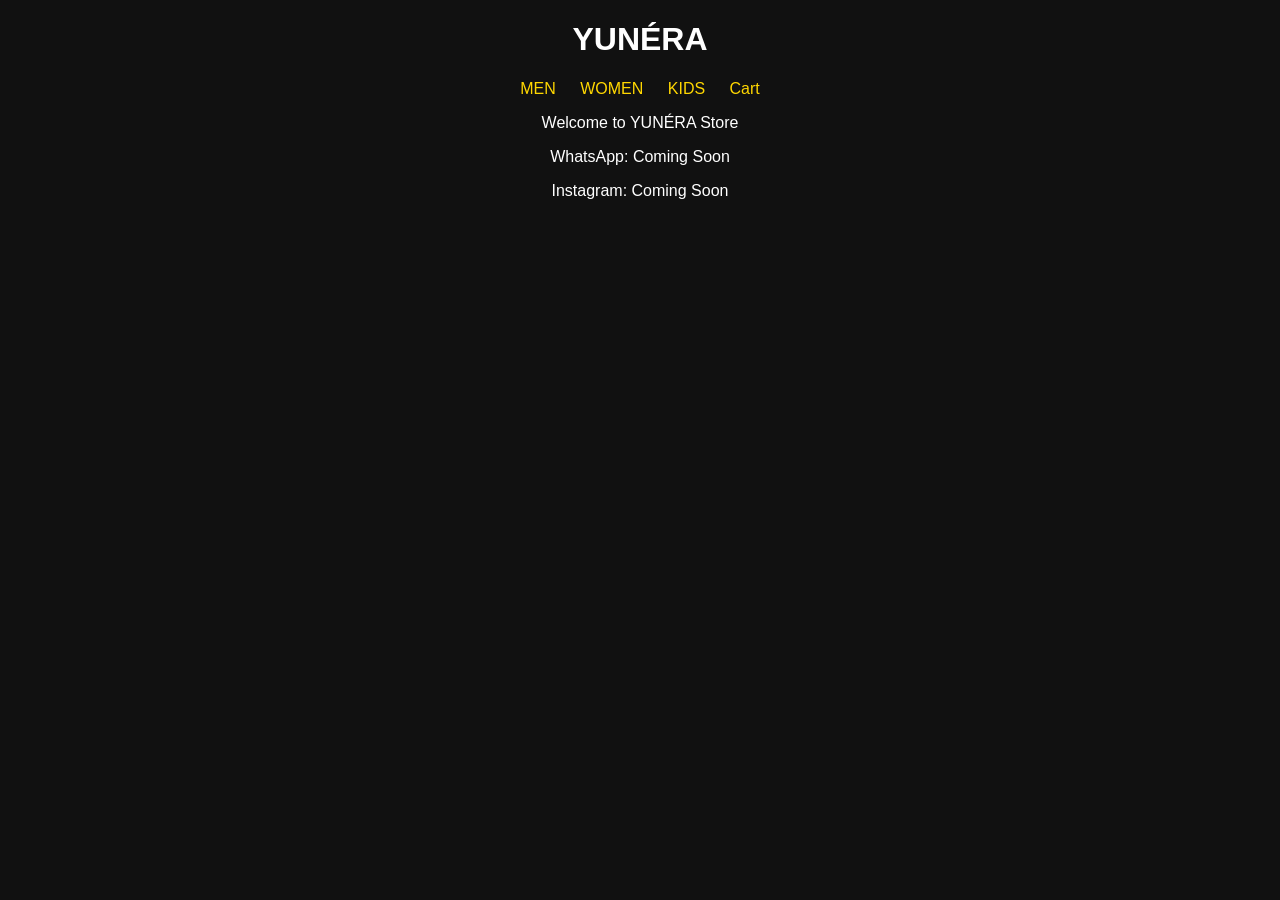
==== index.html @ c09a814e "Add files via upload" ====
<!DOCTYPE html>
<html>
<head>
  <title>YUNÉRA</title>
  <link rel="stylesheet" href="style.css">
</head>
<body>

<h1>YUNÉRA</h1>

<nav>
  <a href="men.html">MEN</a>
  <a href="women.html">WOMEN</a>
  <a href="kids.html">KIDS</a>
  <a href="cart.html">Cart</a>
</nav>

<p>Welcome to YUNÉRA Store</p>

<p>WhatsApp: Coming Soon</p>
<p>Instagram: Coming Soon</p>

</body>
</html>
---- style.css ----
body {
  font-family: Arial;
  background: #111;
  color: white;
  text-align: center;
}

nav a {
  margin: 10px;
  color: gold;
  text-decoration: none;
}

.card {
  border: 1px solid gold;
  margin: 10px;
  padding: 10px;
}
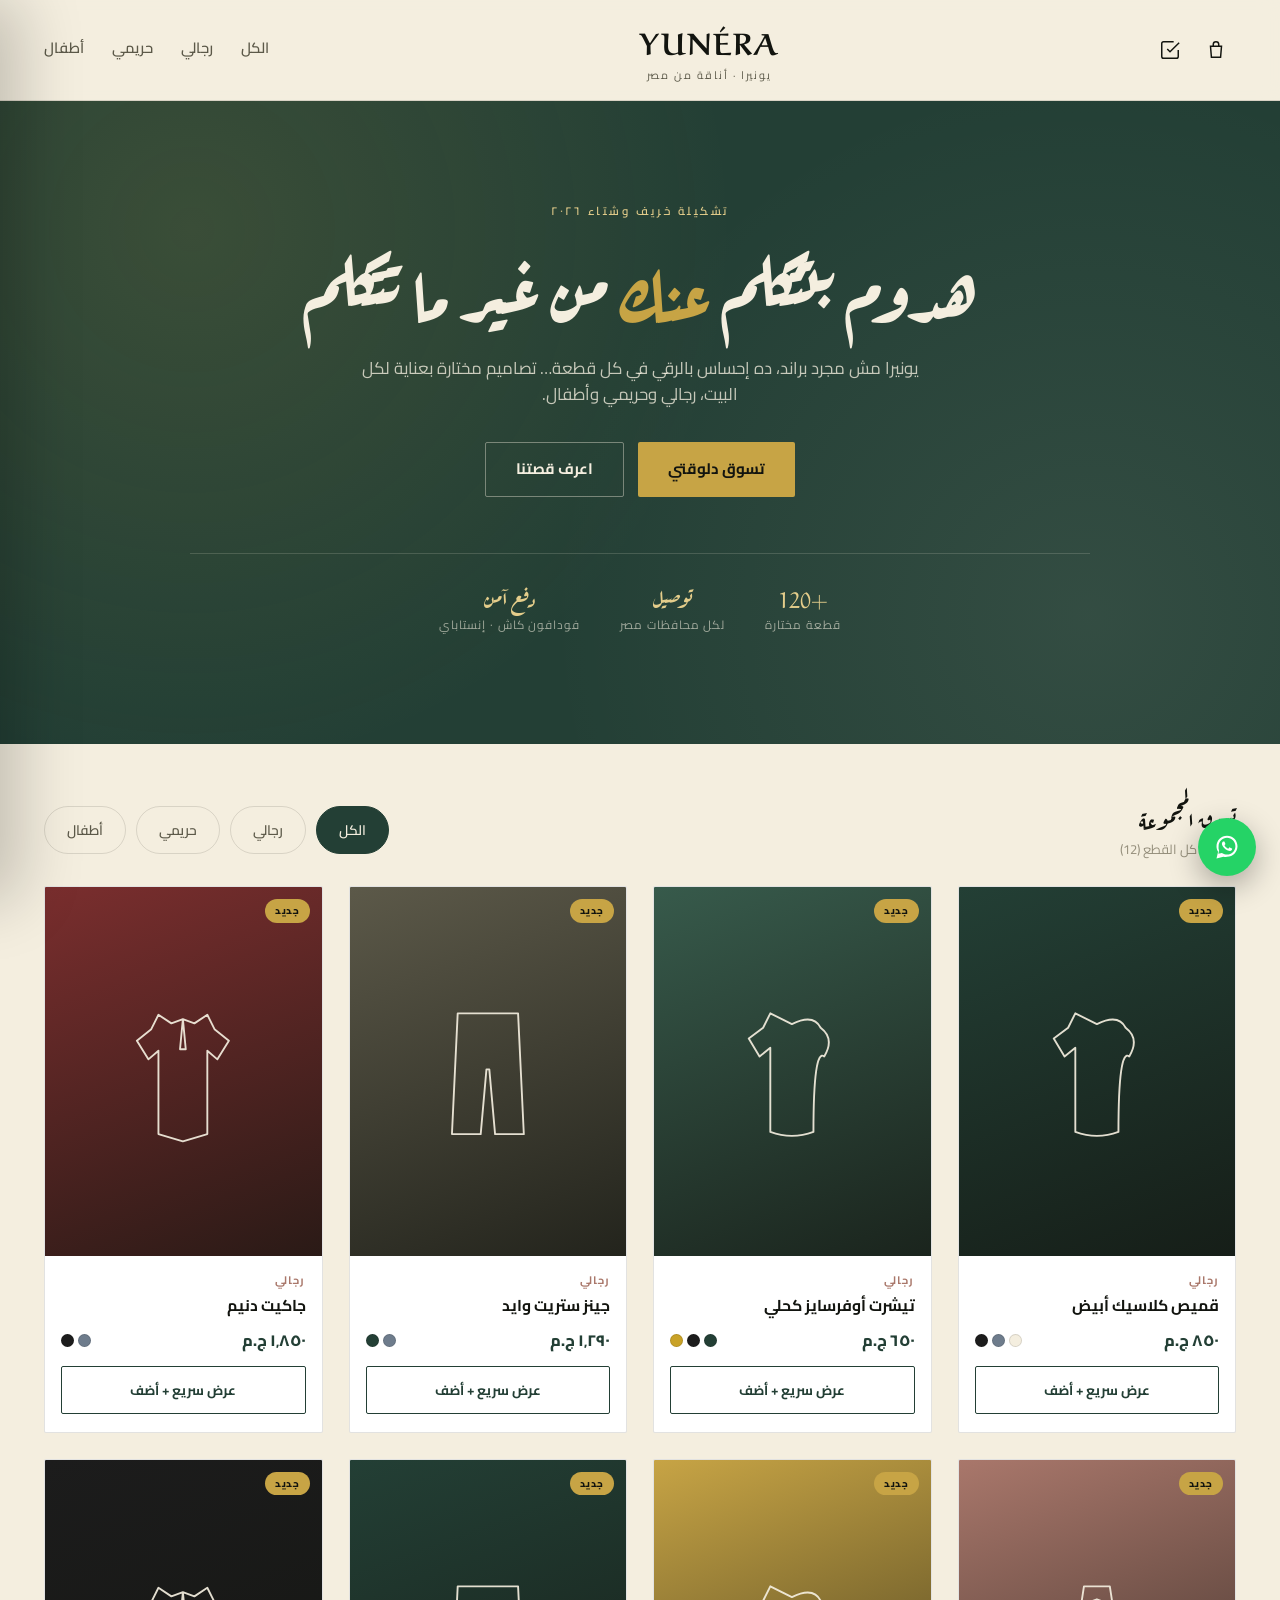
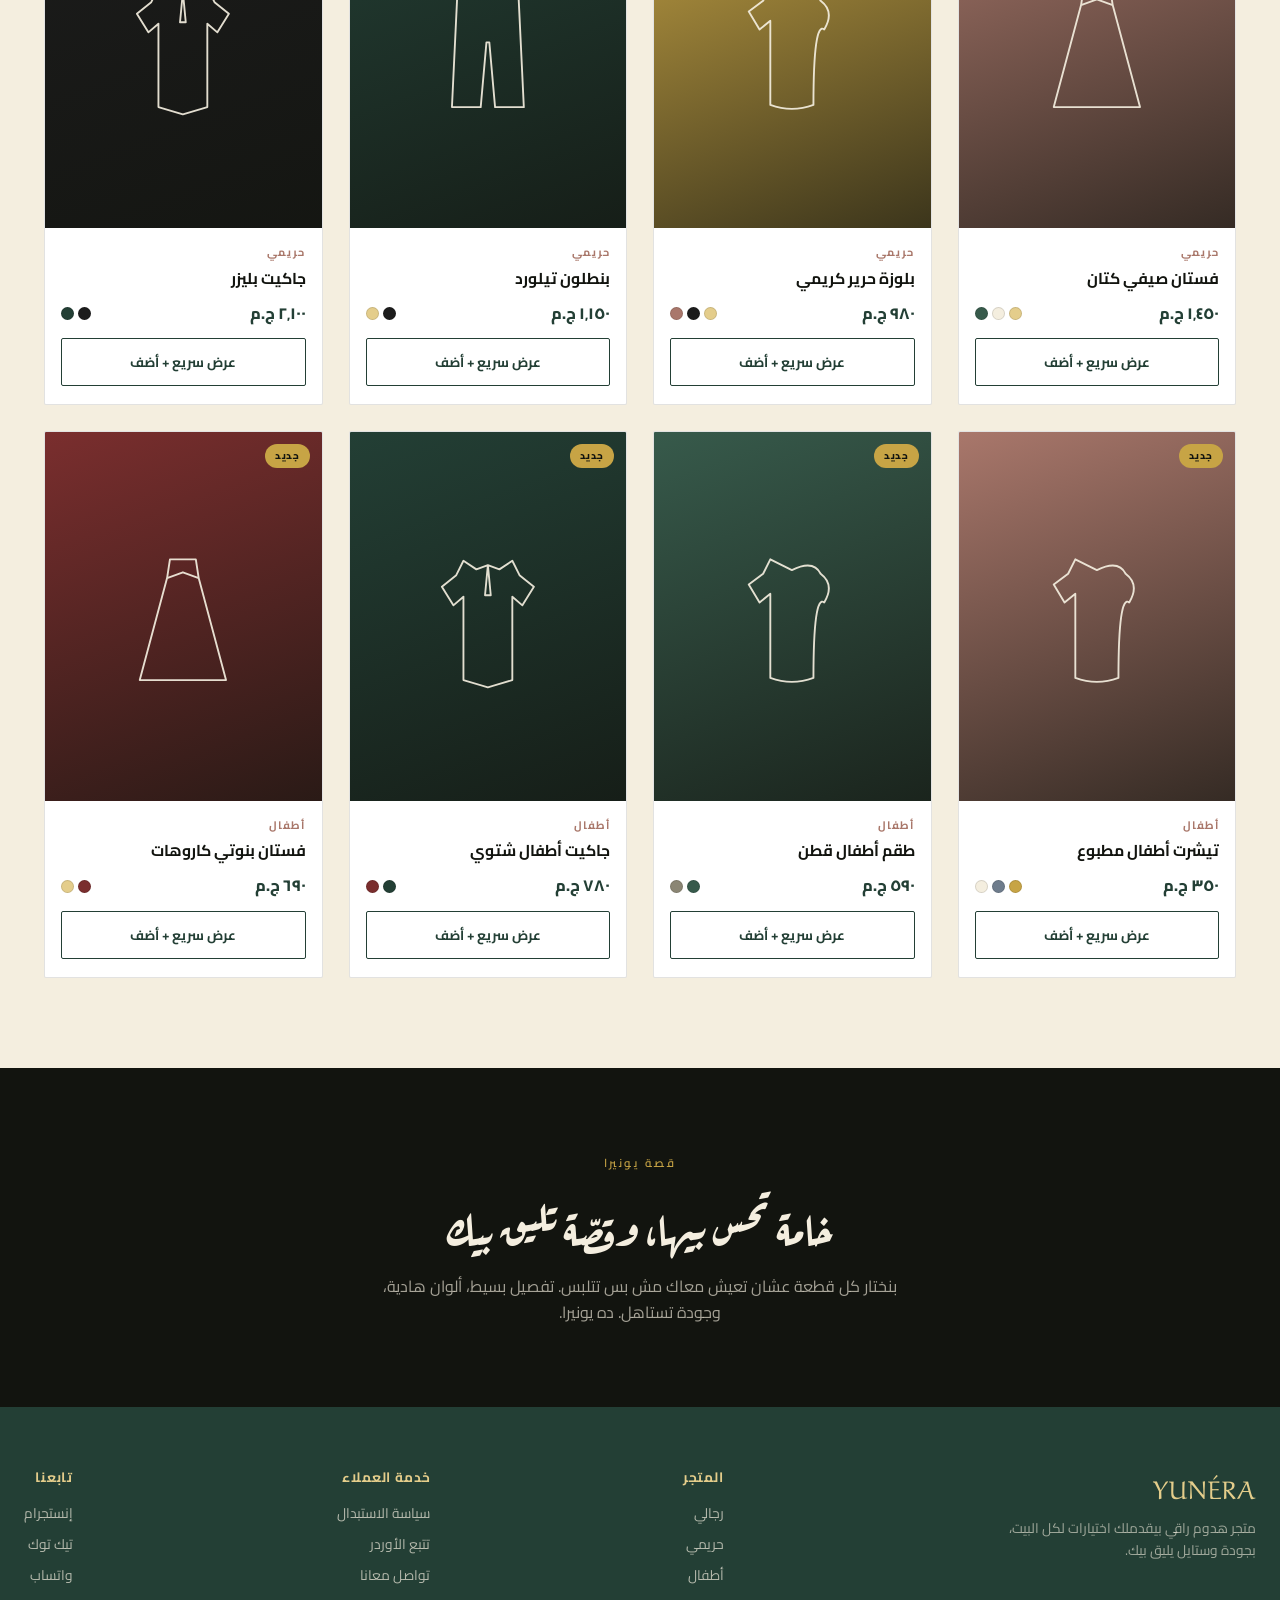
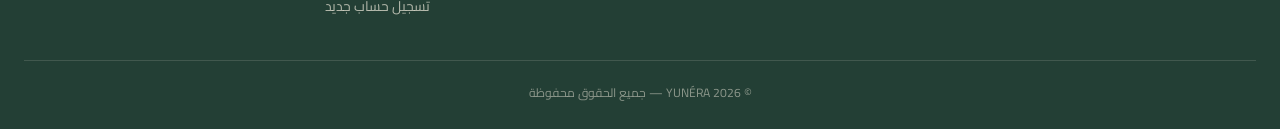
==== commit aa8bb6af: "Add files via upload" ====
--- a/index.html
+++ b/index.html
@@ -1,24 +1,1306 @@
-<!DOCTYPE html>
-<html>
-<head>
-  <title>YUNÉRA</title>
-  <link rel="stylesheet" href="style.css">
-</head>
-<body>
-
-<h1>YUNÉRA</h1>
-
-<nav>
-  <a href="men.html">MEN</a>
-  <a href="women.html">WOMEN</a>
-  <a href="kids.html">KIDS</a>
-  <a href="cart.html">Cart</a>
-</nav>
-
-<p>Welcome to YUNÉRA Store</p>
-
-<p>WhatsApp: Coming Soon</p>
-<p>Instagram: Coming Soon</p>
-
-</body>
-</html>+<!DOCTYPE html>
+<html lang="ar" dir="rtl">
+<head>
+<meta charset="UTF-8">
+<meta name="viewport" content="width=device-width, initial-scale=1.0">
+<title>YUNÉRA | يونيرا — رجالي · حريمي · أطفال</title>
+<link rel="preconnect" href="https://fonts.googleapis.com">
+<link rel="preconnect" href="https://fonts.gstatic.com" crossorigin>
+<link href="https://fonts.googleapis.com/css2?family=Aref+Ruqaa:wght@400;700&family=Cairo:wght@300;400;500;600;700;800&display=swap" rel="stylesheet">
+<style>
+/* ============ TOKENS ============ */
+:root{
+  --ink:#12140F;
+  --ink-2:#1A1E16;
+  --parchment:#F4EEDF;
+  --parchment-dim:#E9E0C8;
+  --emerald:#233F35;
+  --emerald-light:#375A4B;
+  --gold:#C7A445;
+  --gold-soft:#E4CD8B;
+  --rose:#A9776A;
+  --muted:#948E7B;
+  --muted-2:#5C5949;
+  --line:rgba(244,238,223,.14);
+  --line-dark:rgba(18,20,15,.12);
+  --danger:#B65656;
+  --radius:2px;
+  --shadow:0 18px 50px rgba(18,20,15,.16);
+}
+*{box-sizing:border-box;margin:0;padding:0}
+html{scroll-behavior:smooth}
+body{
+  background:var(--parchment);
+  color:var(--ink);
+  font-family:'Cairo',sans-serif;
+  font-weight:400;
+  line-height:1.6;
+  -webkit-font-smoothing:antialiased;
+}
+img,svg{display:block;max-width:100%}
+button{font-family:inherit;cursor:pointer;border:none;background:none;color:inherit}
+input,select,textarea{font-family:inherit;font-size:1rem;color:var(--ink)}
+a{color:inherit;text-decoration:none}
+.wordmark{font-family:'Aref Ruqaa',serif;letter-spacing:.04em}
+.eyebrow{
+  font-size:.72rem;letter-spacing:.22em;text-transform:uppercase;
+  color:var(--gold);font-weight:600;
+}
+::selection{background:var(--gold-soft);color:var(--ink)}
+::-webkit-scrollbar{width:10px}
+::-webkit-scrollbar-thumb{background:var(--emerald-light);border-radius:10px}
+
+/* ============ HEADER ============ */
+header.site{
+  position:sticky;top:0;z-index:60;
+  background:rgba(244,238,223,.92);
+  backdrop-filter:blur(10px);
+  border-bottom:1px solid var(--line-dark);
+}
+.nav-wrap{
+  max-width:1240px;margin:0 auto;padding:16px 24px;
+  display:flex;align-items:center;justify-content:space-between;gap:16px;
+}
+.nav-icon-btn{
+  position:relative;display:flex;align-items:center;justify-content:center;
+  width:40px;height:40px;color:var(--ink);
+}
+.nav-icon-btn svg{width:22px;height:22px}
+.cart-count{
+  position:absolute;top:2px;left:2px;background:var(--emerald);color:var(--parchment);
+  font-size:.62rem;font-weight:700;min-width:16px;height:16px;border-radius:50%;
+  display:flex;align-items:center;justify-content:center;padding:0 3px;
+}
+.brand{
+  text-align:center;display:flex;flex-direction:column;align-items:center;gap:2px;
+}
+.brand .wordmark{font-size:1.9rem;font-weight:700;color:var(--ink)}
+.brand .tag{font-size:.68rem;letter-spacing:.18em;color:var(--muted-2);text-transform:uppercase}
+.nav-links{display:flex;gap:28px;align-items:center}
+.nav-links a{
+  font-size:.92rem;font-weight:600;color:var(--muted-2);position:relative;padding-bottom:4px;
+}
+.nav-links a::after{
+  content:"";position:absolute;right:0;left:0;bottom:0;height:1px;background:var(--gold);
+  transform:scaleX(0);transition:transform .3s ease;
+}
+.nav-links a:hover{color:var(--ink)}
+.nav-links a:hover::after{transform:scaleX(1)}
+.nav-side{display:flex;align-items:center;gap:6px}
+.burger{display:none}
+@media(max-width:860px){
+  .nav-links{display:none}
+  .burger{display:flex}
+  .brand .wordmark{font-size:1.5rem}
+}
+
+/* ============ HERO ============ */
+.hero{
+  position:relative;background:var(--emerald);color:var(--parchment);
+  overflow:hidden;padding:96px 24px 110px;
+}
+.hero::before{
+  content:"";position:absolute;inset:0;
+  background:
+    radial-gradient(circle at 15% 20%, rgba(199,164,69,.14), transparent 45%),
+    radial-gradient(circle at 85% 80%, rgba(244,238,223,.08), transparent 45%);
+  pointer-events:none;
+}
+.hero-inner{max-width:900px;margin:0 auto;text-align:center;position:relative;z-index:2}
+.hero .eyebrow{color:var(--gold-soft)}
+.hero h1{
+  font-family:'Aref Ruqaa',serif;font-weight:700;
+  font-size:clamp(2.4rem,6vw,4.6rem);line-height:1.25;margin:18px 0 22px;
+}
+.hero h1 span{color:var(--gold)}
+.hero p{
+  color:rgba(244,238,223,.78);font-size:1.05rem;max-width:560px;margin:0 auto 34px;
+}
+.hero-cta{display:flex;gap:14px;justify-content:center;flex-wrap:wrap}
+.btn{
+  display:inline-flex;align-items:center;gap:8px;padding:14px 30px;
+  font-size:.95rem;font-weight:700;border-radius:var(--radius);transition:.25s ease;
+}
+.btn-gold{background:var(--gold);color:var(--ink)}
+.btn-gold:hover{background:var(--gold-soft);transform:translateY(-2px)}
+.btn-outline{border:1px solid rgba(244,238,223,.4);color:var(--parchment)}
+.btn-outline:hover{background:rgba(244,238,223,.08)}
+.hero-strip{
+  display:flex;justify-content:center;gap:40px;margin-top:56px;flex-wrap:wrap;
+  border-top:1px solid rgba(244,238,223,.16);padding-top:26px;
+}
+.hero-strip div{text-align:center}
+.hero-strip .num{font-family:'Aref Ruqaa',serif;font-size:1.4rem;color:var(--gold-soft)}
+.hero-strip .lbl{font-size:.74rem;color:rgba(244,238,223,.6);letter-spacing:.08em}
+
+/* ============ CATEGORY TABS ============ */
+.tabs-wrap{max-width:1240px;margin:56px auto 8px;padding:0 24px;
+  display:flex;align-items:center;justify-content:space-between;flex-wrap:wrap;gap:18px}
+.tabs{display:flex;gap:10px;flex-wrap:wrap}
+.tab-btn{
+  padding:10px 22px;border:1px solid var(--line-dark);border-radius:30px;
+  font-size:.86rem;font-weight:600;color:var(--muted-2);transition:.25s;
+}
+.tab-btn.active,.tab-btn:hover{background:var(--emerald);color:var(--parchment);border-color:var(--emerald)}
+.section-title{
+  font-family:'Aref Ruqaa',serif;font-size:1.5rem;color:var(--ink);
+}
+.count-note{font-size:.82rem;color:var(--muted)}
+
+/* ============ PRODUCT GRID ============ */
+.grid{
+  max-width:1240px;margin:26px auto 90px;padding:0 24px;
+  display:grid;grid-template-columns:repeat(4,1fr);gap:26px;
+}
+@media(max-width:1080px){.grid{grid-template-columns:repeat(3,1fr)}}
+@media(max-width:760px){.grid{grid-template-columns:repeat(2,1fr);gap:16px}}
+@media(max-width:480px){.grid{grid-template-columns:1fr 1fr;gap:12px}}
+
+.card{
+  background:#fff;border:1px solid var(--line-dark);border-radius:var(--radius);
+  overflow:hidden;position:relative;cursor:pointer;transition:transform .3s ease, box-shadow .3s ease;
+}
+.card:hover{transform:translateY(-6px);box-shadow:var(--shadow)}
+.card-media{
+  aspect-ratio:3/4;position:relative;overflow:hidden;
+  background:linear-gradient(160deg,var(--tint,#233F35) 0%, var(--ink) 130%);
+  display:flex;align-items:center;justify-content:center;
+}
+.card-media svg{width:52%;height:52%;stroke:var(--parchment);stroke-width:2.6;fill:none;
+  stroke-linecap:round;stroke-linejoin:round;opacity:.92;
+  transition:transform .5s ease}
+.card:hover .card-media svg{transform:scale(1.08) rotate(-2deg)}
+.card-fold{
+  position:absolute;top:0;left:0;width:0;height:0;
+  border-style:solid;border-width:0 0 26px 26px;
+  border-color:transparent transparent var(--parchment) transparent;
+  transition:.3s ease;opacity:0;
+}
+.card:hover .card-fold{opacity:1}
+.badge-new{
+  position:absolute;top:12px;right:12px;background:var(--gold);color:var(--ink);
+  font-size:.62rem;font-weight:800;letter-spacing:.06em;padding:4px 10px;border-radius:20px;
+}
+.card-body{padding:16px 16px 18px}
+.card-cat{font-size:.68rem;color:var(--rose);letter-spacing:.1em;font-weight:700;margin-bottom:4px}
+.card-name{font-size:.98rem;font-weight:700;margin-bottom:6px}
+.card-bottom{display:flex;align-items:center;justify-content:space-between;margin-top:10px}
+.card-price{font-weight:800;color:var(--emerald);font-size:1rem}
+.swatches{display:flex;gap:4px}
+.swatch-dot{width:13px;height:13px;border-radius:50%;border:1px solid rgba(0,0,0,.12)}
+.card-add{
+  margin-top:12px;width:100%;padding:10px;border:1px solid var(--emerald);color:var(--emerald);
+  font-weight:700;font-size:.84rem;border-radius:var(--radius);transition:.25s;
+}
+.card-add:hover{background:var(--emerald);color:#fff}
+
+/* ============ EDITORIAL BAND ============ */
+.editorial{
+  background:var(--ink);color:var(--parchment);padding:80px 24px;text-align:center;
+  border-top:1px solid var(--line-dark);border-bottom:1px solid var(--line-dark);
+}
+.editorial .eyebrow{color:var(--gold)}
+.editorial h2{font-family:'Aref Ruqaa',serif;font-size:clamp(1.8rem,4vw,2.8rem);margin:14px 0;color:var(--parchment)}
+.editorial p{max-width:560px;margin:0 auto;color:rgba(244,238,223,.65)}
+
+/* ============ FOOTER ============ */
+footer{background:var(--emerald);color:rgba(244,238,223,.85);padding:60px 24px 26px}
+.foot-inner{max-width:1240px;margin:0 auto;display:flex;justify-content:space-between;
+  flex-wrap:wrap;gap:36px;padding-bottom:34px;border-bottom:1px solid rgba(244,238,223,.14)}
+.foot-inner .wordmark{font-size:1.6rem;color:var(--gold-soft);margin-bottom:10px}
+.foot-inner p{font-size:.86rem;max-width:280px;color:rgba(244,238,223,.6)}
+.foot-col h4{font-size:.85rem;letter-spacing:.06em;margin-bottom:14px;color:var(--gold-soft)}
+.foot-col a{display:block;font-size:.86rem;margin-bottom:9px;color:rgba(244,238,223,.7)}
+.foot-col a:hover{color:var(--parchment)}
+.foot-bottom{max-width:1240px;margin:22px auto 0;text-align:center;font-size:.76rem;color:rgba(244,238,223,.5)}
+
+/* ============ OVERLAY / DRAWER / MODAL ============ */
+.overlay{
+  position:fixed;inset:0;background:rgba(18,20,15,.55);backdrop-filter:blur(2px);
+  z-index:90;opacity:0;pointer-events:none;transition:opacity .3s ease;
+}
+.overlay.show{opacity:1;pointer-events:auto}
+
+.drawer{
+  position:fixed;top:0;left:0;height:100%;width:min(430px,92vw);
+  background:var(--parchment);z-index:95;transform:translateX(-100%);
+  transition:transform .4s cubic-bezier(.2,.9,.3,1);display:flex;flex-direction:column;
+  box-shadow:20px 0 60px rgba(0,0,0,.2);
+}
+.drawer.show{transform:translateX(0)}
+.drawer-head{
+  padding:22px 22px 16px;border-bottom:1px solid var(--line-dark);
+  display:flex;align-items:center;justify-content:space-between;
+}
+.drawer-head h3{font-family:'Aref Ruqaa',serif;font-size:1.4rem}
+.icon-x{width:34px;height:34px;display:flex;align-items:center;justify-content:center;border-radius:50%}
+.icon-x:hover{background:var(--line-dark)}
+.icon-x svg{width:18px;height:18px}
+.drawer-body{flex:1;overflow-y:auto;padding:16px 22px}
+.empty-note{text-align:center;color:var(--muted);padding:60px 10px;font-size:.92rem}
+
+.cart-line{display:flex;gap:14px;padding:16px 0;border-bottom:1px solid var(--line-dark)}
+.cart-thumb{
+  width:64px;height:78px;border-radius:var(--radius);flex-shrink:0;
+  background:linear-gradient(160deg,var(--tint,#233F35),var(--ink));
+  display:flex;align-items:center;justify-content:center;
+}
+.cart-thumb svg{width:60%;height:60%;stroke:var(--parchment);fill:none;stroke-width:2.4}
+.cart-info{flex:1}
+.cart-info .nm{font-weight:700;font-size:.9rem}
+.cart-info .meta{font-size:.76rem;color:var(--muted);margin:3px 0 8px}
+.qty-row{display:flex;align-items:center;gap:10px}
+.qty-btn{width:24px;height:24px;border:1px solid var(--line-dark);border-radius:50%;
+  display:flex;align-items:center;justify-content:center;font-size:.9rem}
+.qty-num{font-weight:700;font-size:.88rem;min-width:14px;text-align:center}
+.cart-remove{font-size:.74rem;color:var(--danger);margin-right:auto;text-decoration:underline}
+.cart-price{font-weight:700;color:var(--emerald);font-size:.86rem;white-space:nowrap}
+
+.drawer-foot{padding:18px 22px 24px;border-top:1px solid var(--line-dark);background:var(--parchment)}
+.sum-row{display:flex;justify-content:space-between;font-size:.86rem;color:var(--muted-2);margin-bottom:8px}
+.sum-row.total{font-size:1.05rem;font-weight:800;color:var(--ink);margin-top:10px}
+.btn-block{width:100%;justify-content:center;padding:15px}
+
+/* modal */
+.modal{
+  position:fixed;top:50%;right:50%;transform:translate(50%,-50%) scale(.96);
+  width:min(920px,94vw);max-height:88vh;overflow-y:auto;background:var(--parchment);
+  border-radius:6px;z-index:96;opacity:0;pointer-events:none;transition:.3s ease;
+  box-shadow:0 30px 80px rgba(0,0,0,.35);
+}
+.modal.show{opacity:1;pointer-events:auto;transform:translate(50%,-50%) scale(1)}
+.modal-close{position:absolute;top:16px;left:16px;z-index:2}
+.pv-grid{display:grid;grid-template-columns:1fr 1fr}
+@media(max-width:700px){.pv-grid{grid-template-columns:1fr}}
+.pv-media{
+  background:linear-gradient(160deg,var(--tint,#233F35),var(--ink));
+  display:flex;align-items:center;justify-content:center;min-height:340px;padding:30px;
+}
+.pv-media svg{width:60%;stroke:var(--parchment);fill:none;stroke-width:2.2}
+.pv-body{padding:36px 30px}
+.pv-cat{font-size:.72rem;color:var(--rose);letter-spacing:.12em;font-weight:700}
+.pv-name{font-family:'Aref Ruqaa',serif;font-size:1.9rem;margin:8px 0 6px}
+.pv-price{font-weight:800;color:var(--emerald);font-size:1.2rem;margin-bottom:16px}
+.pv-desc{font-size:.88rem;color:var(--muted-2);margin-bottom:22px}
+.field-label{font-size:.8rem;font-weight:700;margin-bottom:10px;display:block}
+.size-row,.color-row{display:flex;gap:10px;flex-wrap:wrap;margin-bottom:22px}
+.size-opt{
+  width:44px;height:40px;display:flex;align-items:center;justify-content:center;
+  border:1px solid var(--line-dark);font-size:.82rem;font-weight:700;border-radius:var(--radius);
+}
+.size-opt.active{background:var(--ink);color:var(--parchment);border-color:var(--ink)}
+.color-opt{
+  width:34px;height:34px;border-radius:50%;border:2px solid transparent;position:relative;
+}
+.color-opt.active{border-color:var(--gold)}
+.color-opt.active::after{
+  content:"";position:absolute;inset:-5px;border:1px solid var(--gold);border-radius:50%;
+}
+.qty-stepper{display:flex;align-items:center;gap:14px;margin-bottom:26px}
+.qty-stepper .qty-btn{width:34px;height:34px;font-size:1.1rem}
+.pv-add{width:100%;padding:16px;justify-content:center;font-size:.98rem}
+
+/* checkout modal specifics */
+.co-modal{width:min(760px,94vw)}
+.co-body{padding:34px 34px 30px}
+.co-title{font-family:'Aref Ruqaa',serif;font-size:1.7rem;margin-bottom:4px}
+.co-sub{font-size:.84rem;color:var(--muted);margin-bottom:26px}
+.co-steps{display:flex;gap:8px;margin-bottom:26px}
+.co-steps span{flex:1;height:3px;background:var(--line-dark);border-radius:4px;overflow:hidden}
+.co-steps span i{display:block;height:100%;width:0;background:var(--gold);transition:.4s}
+.co-steps span.done i{width:100%}
+.form-grid{display:grid;grid-template-columns:1fr 1fr;gap:16px;margin-bottom:16px}
+@media(max-width:560px){.form-grid{grid-template-columns:1fr}}
+.form-field{display:flex;flex-direction:column;gap:6px}
+.form-field.full{grid-column:1/-1}
+.form-field label{font-size:.78rem;font-weight:700;color:var(--muted-2)}
+.form-field input,.form-field select,.form-field textarea{
+  padding:12px 14px;border:1px solid var(--line-dark);border-radius:var(--radius);background:#fff;
+}
+.form-field textarea{resize:vertical;min-height:70px}
+.loc-btn{
+  display:inline-flex;align-items:center;gap:8px;padding:11px 16px;border:1px dashed var(--emerald);
+  color:var(--emerald);font-size:.82rem;font-weight:700;border-radius:var(--radius);margin-top:6px;
+}
+.loc-btn svg{width:15px;height:15px}
+.loc-status{font-size:.78rem;color:var(--muted);margin-top:6px}
+.loc-status.ok{color:var(--emerald);font-weight:700}
+
+.pay-cards{display:grid;grid-template-columns:1fr 1fr;gap:14px;margin:18px 0 6px}
+@media(max-width:560px){.pay-cards{grid-template-columns:1fr}}
+.pay-card{
+  border:1.5px solid var(--line-dark);border-radius:var(--radius);padding:16px;cursor:pointer;
+  transition:.2s;position:relative;
+}
+.pay-card.active{border-color:var(--emerald);background:rgba(35,63,53,.05)}
+.pay-card .pc-name{font-weight:800;font-size:.94rem;margin-bottom:4px}
+.pay-card .pc-desc{font-size:.76rem;color:var(--muted)}
+.pay-details{
+  margin-top:14px;padding:14px 16px;background:var(--parchment-dim);border-radius:var(--radius);
+  font-size:.85rem;display:none;
+}
+.pay-details.show{display:block}
+.pay-details b{color:var(--emerald)}
+.pay-num{display:flex;align-items:center;gap:8px;margin:6px 0;font-weight:800;font-size:1.05rem;color:var(--ink)}
+.copy-btn{font-size:.72rem;border:1px solid var(--line-dark);padding:3px 9px;border-radius:20px}
+
+.order-summary{
+  margin-top:24px;padding:18px 20px;border:1px solid var(--line-dark);border-radius:var(--radius);
+  background:#fff;
+}
+.os-row{display:flex;justify-content:space-between;font-size:.84rem;padding:5px 0;color:var(--muted-2)}
+.os-row.total{border-top:1px dashed var(--line-dark);margin-top:8px;padding-top:12px;
+  font-weight:800;color:var(--ink);font-size:1rem}
+
+.co-actions{display:flex;gap:12px;margin-top:24px}
+.co-actions .btn{flex:1;justify-content:center}
+.btn-secondary{background:var(--parchment-dim);color:var(--ink)}
+.btn-secondary:hover{background:var(--line-dark)}
+
+/* receipt (signature confirmation) */
+.receipt{
+  border:1.5px solid var(--gold);border-radius:6px;padding:34px 28px;position:relative;
+  background:
+    repeating-linear-gradient(135deg, rgba(199,164,69,.05) 0 2px, transparent 2px 14px), #fff;
+}
+.receipt::before,.receipt::after{
+  content:"";position:absolute;top:8px;bottom:8px;width:1px;background:repeating-linear-gradient(
+    to bottom, var(--gold-soft) 0 6px, transparent 6px 12px);
+}
+.receipt::before{right:8px}
+.receipt::after{left:8px}
+.receipt-head{text-align:center;margin-bottom:18px}
+.receipt-head .wordmark{font-size:1.7rem;color:var(--emerald)}
+.receipt-head p{font-size:.76rem;color:var(--muted);letter-spacing:.08em;margin-top:4px}
+.receipt-id{
+  text-align:center;font-size:.8rem;color:var(--rose);font-weight:700;margin-bottom:18px;
+  letter-spacing:.06em;
+}
+.receipt-msg{
+  text-align:center;font-size:1rem;font-weight:700;margin-bottom:6px;color:var(--ink);
+}
+.receipt-sub{text-align:center;font-size:.84rem;color:var(--muted-2);margin-bottom:22px}
+.receipt-list{border-top:1px dashed var(--line-dark);padding-top:14px}
+.receipt-list .rl-row{display:flex;justify-content:space-between;font-size:.82rem;padding:5px 0;color:var(--muted-2)}
+.receipt-list .rl-row.total{font-weight:800;color:var(--ink);border-top:1px dashed var(--line-dark);
+  margin-top:6px;padding-top:10px;font-size:.95rem}
+
+/* toast */
+.toast{
+  position:fixed;bottom:26px;right:50%;transform:translateX(50%) translateY(20px);
+  background:var(--ink);color:var(--parchment);padding:14px 26px;border-radius:30px;
+  font-size:.86rem;font-weight:600;z-index:120;opacity:0;pointer-events:none;transition:.3s ease;
+  display:flex;align-items:center;gap:10px;box-shadow:0 10px 30px rgba(0,0,0,.25);
+}
+.toast.show{opacity:1;transform:translateX(50%) translateY(0)}
+.toast .dot{width:8px;height:8px;border-radius:50%;background:var(--gold)}
+
+.spinner{
+  width:16px;height:16px;border:2px solid rgba(255,255,255,.3);border-top-color:#fff;
+  border-radius:50%;animation:spin .7s linear infinite;
+}
+@keyframes spin{to{transform:rotate(360deg)}}
+.hide{display:none !important}
+
+/* mobile menu sheet */
+.mobile-menu{
+  position:fixed;top:0;right:0;height:100%;width:min(300px,80vw);background:var(--ink);
+  color:var(--parchment);z-index:98;transform:translateX(100%);transition:.4s ease;
+  padding:26px 22px;
+}
+.mobile-menu.show{transform:translateX(0)}
+.mobile-menu a{display:block;padding:14px 4px;border-bottom:1px solid rgba(244,238,223,.1);
+  font-weight:700}
+
+/* ============ WHATSAPP FLOAT ============ */
+.wa-float{
+  position:fixed;bottom:24px;right:24px;z-index:80;
+  width:58px;height:58px;border-radius:50%;background:#25D366;
+  display:flex;align-items:center;justify-content:center;
+  box-shadow:0 10px 30px rgba(0,0,0,.3);transition:.25s ease;
+}
+.wa-float:hover{transform:translateY(-3px) scale(1.05)}
+.wa-float svg{width:28px;height:28px;fill:#fff}
+
+/* ============ PAYMENT: 3 methods + upload ============ */
+.pay-cards{grid-template-columns:repeat(3,1fr)}
+@media(max-width:700px){.pay-cards{grid-template-columns:1fr}}
+.upload-box{
+  margin-top:14px;padding:16px;border:1.5px dashed var(--emerald);border-radius:var(--radius);
+  background:var(--parchment-dim);
+}
+.upload-box label{font-size:.8rem;font-weight:700;display:block;margin-bottom:8px}
+.upload-box input[type=file]{
+  width:100%;font-size:.8rem;background:#fff;border:1px solid var(--line-dark);
+  border-radius:var(--radius);padding:8px;
+}
+.upload-hint{font-size:.76rem;color:var(--muted);margin-top:8px}
+.upload-hint.ok{color:var(--emerald);font-weight:700}
+
+/* ============ TRACK ORDER ============ */
+.track-status-line{font-size:.78rem;color:var(--muted);margin-top:6px}
+.status-pill{
+  display:inline-block;padding:4px 12px;border-radius:20px;background:rgba(35,63,53,.1);
+  color:var(--emerald);font-weight:800;font-size:.86rem;
+}
+</style>
+</head>
+<body>
+
+<!-- ============ HEADER ============ -->
+<header class="site">
+  <div class="nav-wrap">
+    <div class="nav-side">
+      <button class="nav-icon-btn" id="cartBtn" aria-label="السلة">
+        <svg viewBox="0 0 24 24" fill="none" stroke="currentColor" stroke-width="1.6"><path d="M6 8h12l-1 12H7L6 8z"/><path d="M9 8V6a3 3 0 0 1 6 0v2"/></svg>
+        <span class="cart-count hide" id="cartCount">0</span>
+      </button>
+      <button class="nav-icon-btn" id="trackNavBtn" aria-label="تتبع الأوردر" title="تتبع الأوردر">
+        <svg viewBox="0 0 24 24" fill="none" stroke="currentColor" stroke-width="1.6"><path d="M9 11l3 3L22 4"/><path d="M21 12v7a2 2 0 0 1-2 2H5a2 2 0 0 1-2-2V5a2 2 0 0 1 2-2h11"/></svg>
+      </button>
+      <button class="nav-icon-btn burger" id="burgerBtn" aria-label="القائمة">
+        <svg viewBox="0 0 24 24" fill="none" stroke="currentColor" stroke-width="1.6"><path d="M4 7h16M4 12h16M4 17h16"/></svg>
+      </button>
+    </div>
+    <div class="brand">
+      <span class="wordmark">YUNÉRA</span>
+      <span class="tag">يونيرا · أناقة من مصر</span>
+    </div>
+    <nav class="nav-links">
+      <a href="#shop" data-filter="all">الكل</a>
+      <a href="#shop" data-filter="رجالي">رجالي</a>
+      <a href="#shop" data-filter="حريمي">حريمي</a>
+      <a href="#shop" data-filter="أطفال">أطفال</a>
+    </nav>
+  </div>
+</header>
+
+<!-- ============ HERO ============ -->
+<section class="hero">
+  <div class="hero-inner">
+    <span class="eyebrow">تشكيلة خريف وشتاء ٢٠٢٦</span>
+    <h1>هدوم بتتكلم <span>عنك</span> من غير ما تتكلم</h1>
+    <p>يونيرا مش مجرد براند، ده إحساس بالرقي في كل قطعة… تصاميم مختارة بعناية لكل البيت، رجالي وحريمي وأطفال.</p>
+    <div class="hero-cta">
+      <a href="#shop" class="btn btn-gold">تسوق دلوقتي</a>
+      <a href="#story" class="btn btn-outline">اعرف قصتنا</a>
+    </div>
+    <div class="hero-strip">
+      <div><div class="num">+120</div><div class="lbl">قطعة مختارة</div></div>
+      <div><div class="num">توصيل</div><div class="lbl">لكل محافظات مصر</div></div>
+      <div><div class="num">دفع آمن</div><div class="lbl">فودافون كاش · إنستاباي</div></div>
+    </div>
+  </div>
+</section>
+
+<!-- ============ SHOP ============ -->
+<div class="tabs-wrap" id="shop">
+  <div>
+    <div class="section-title">تسوق المجموعة</div>
+    <div class="count-note" id="countNote">بتعرض كل القطع</div>
+  </div>
+  <div class="tabs" id="tabs">
+    <button class="tab-btn active" data-filter="all">الكل</button>
+    <button class="tab-btn" data-filter="رجالي">رجالي</button>
+    <button class="tab-btn" data-filter="حريمي">حريمي</button>
+    <button class="tab-btn" data-filter="أطفال">أطفال</button>
+  </div>
+</div>
+
+<div class="grid" id="grid"></div>
+
+<!-- ============ EDITORIAL ============ -->
+<section class="editorial" id="story">
+  <span class="eyebrow">قصة يونيرا</span>
+  <h2>خامة تحس بيها، وقصّة تليق بيك</h2>
+  <p>بنختار كل قطعة عشان تعيش معاك مش بس تتلبس. تفصيل بسيط، ألوان هادية، وجودة تستاهل. ده يونيرا.</p>
+</section>
+
+<!-- ============ FOOTER ============ -->
+<footer>
+  <div class="foot-inner">
+    <div>
+      <div class="wordmark">YUNÉRA</div>
+      <p>متجر هدوم راقي بيقدملك اختيارات لكل البيت، بجودة وستايل يليق بيك.</p>
+    </div>
+    <div class="foot-col">
+      <h4>المتجر</h4>
+      <a href="#shop">رجالي</a>
+      <a href="#shop">حريمي</a>
+      <a href="#shop">أطفال</a>
+    </div>
+    <div class="foot-col">
+      <h4>خدمة العملاء</h4>
+      <a href="#">سياسة الاستبدال</a>
+      <a href="#" id="footTrackLink">تتبع الأوردر</a>
+      <a href="#" id="footContactLink">تواصل معانا</a>
+      <a href="./register.html">تسجيل حساب جديد</a>
+    </div>
+    <div class="foot-col">
+      <h4>تابعنا</h4>
+      <a href="#">إنستجرام</a>
+      <a href="#">تيك توك</a>
+      <a href="#" id="footWaLink" target="_blank">واتساب</a>
+    </div>
+  </div>
+  <div class="foot-bottom">© 2026 YUNÉRA — جميع الحقوق محفوظة</div>
+</footer>
+
+<!-- ============ OVERLAY ============ -->
+<div class="overlay" id="overlay"></div>
+
+<!-- ============ MOBILE MENU ============ -->
+<div class="mobile-menu" id="mobileMenu">
+  <a href="#shop" data-filter="all">الكل</a>
+  <a href="#shop" data-filter="رجالي">رجالي</a>
+  <a href="#shop" data-filter="حريمي">حريمي</a>
+  <a href="#shop" data-filter="أطفال">أطفال</a>
+  <a href="#story">قصتنا</a>
+</div>
+
+<!-- ============ CART DRAWER ============ -->
+<div class="drawer" id="cartDrawer">
+  <div class="drawer-head">
+    <h3>شنطة التسوق</h3>
+    <button class="icon-x" id="closeCart"><svg viewBox="0 0 24 24" fill="none" stroke="currentColor" stroke-width="1.8"><path d="M6 6l12 12M18 6L6 18"/></svg></button>
+  </div>
+  <div class="drawer-body" id="cartBody"></div>
+  <div class="drawer-foot">
+    <div class="sum-row"><span>سعر القطع</span><span id="cartSubtotal">٠ ج.م</span></div>
+    <div class="sum-row total"><span>الإجمالي</span><span id="cartTotal">٠ ج.م</span></div>
+    <button class="btn btn-gold btn-block" id="goCheckout" style="margin-top:14px">اطلب دلوقتي</button>
+  </div>
+</div>
+
+<!-- ============ PRODUCT MODAL ============ -->
+<div class="modal" id="pvModal">
+  <button class="icon-x modal-close" id="closePv"><svg viewBox="0 0 24 24" fill="none" stroke="currentColor" stroke-width="1.8"><path d="M6 6l12 12M18 6L6 18"/></svg></button>
+  <div class="pv-grid">
+    <div class="pv-media" id="pvMedia"></div>
+    <div class="pv-body">
+      <div class="pv-cat" id="pvCat"></div>
+      <div class="pv-name" id="pvName"></div>
+      <div class="pv-price" id="pvPrice"></div>
+      <p class="pv-desc" id="pvDesc"></p>
+      <span class="field-label">اختار المقاس</span>
+      <div class="size-row" id="pvSizes"></div>
+      <span class="field-label">اختار اللون</span>
+      <div class="color-row" id="pvColors"></div>
+      <span class="field-label">الكمية</span>
+      <div class="qty-stepper">
+        <button class="qty-btn" id="pvMinus">−</button>
+        <span class="qty-num" id="pvQty">1</span>
+        <button class="qty-btn" id="pvPlus">+</button>
+      </div>
+      <button class="btn btn-gold pv-add" id="pvAdd">ضيفها للسلة</button>
+    </div>
+  </div>
+</div>
+
+<!-- ============ CHECKOUT MODAL ============ -->
+<div class="modal co-modal" id="coModal">
+  <button class="icon-x modal-close" id="closeCo"><svg viewBox="0 0 24 24" fill="none" stroke="currentColor" stroke-width="1.8"><path d="M6 6l12 12M18 6L6 18"/></svg></button>
+  <div class="co-body">
+
+    <!-- STEP 1: delivery -->
+    <div id="coStep1">
+      <div class="co-title">بيانات التوصيل</div>
+      <div class="co-sub">هنحتاج بياناتك عشان نوصلك الأوردر بسرعة وأمان</div>
+      <div class="co-steps"><span class="done"><i style="width:100%"></i></span><span><i></i></span></div>
+
+      <div class="form-grid">
+        <div class="form-field"><label>الاسم بالكامل</label><input type="text" id="custName" placeholder="مثال: محمد أحمد"></div>
+        <div class="form-field"><label>رقم الموبايل</label><input type="tel" id="custPhone" placeholder="01xxxxxxxxx"></div>
+        <div class="form-field"><label>المحافظة</label>
+          <select id="custGov">
+            <option value="">اختار المحافظة</option>
+            <option>القاهرة</option><option>الجيزة</option><option>الإسكندرية</option>
+            <option>الدقهلية</option><option>الشرقية</option><option>المنوفية</option>
+            <option>القليوبية</option><option>الغربية</option><option>البحيرة</option>
+            <option>كفر الشيخ</option><option>دمياط</option><option>بورسعيد</option>
+            <option>الإسماعيلية</option><option>السويس</option><option>شمال سيناء</option>
+            <option>جنوب سيناء</option><option>الفيوم</option><option>بني سويف</option>
+            <option>المنيا</option><option>أسيوط</option><option>سوهاج</option>
+            <option>قنا</option><option>الأقصر</option><option>أسوان</option>
+            <option>الوادي الجديد</option><option>مطروح</option><option>البحر الأحمر</option>
+          </select>
+        </div>
+        <div class="form-field"><label>المنطقة / الحي</label><input type="text" id="custArea" placeholder="مثال: مدينة نصر"></div>
+        <div class="form-field full"><label>العنوان بالتفصيل</label>
+          <textarea id="custAddress" placeholder="اسم الشارع، رقم العمارة، الدور، علامة مميزة..."></textarea>
+        </div>
+        <div class="form-field full">
+          <button class="loc-btn" id="shareLocBtn" type="button">
+            <svg viewBox="0 0 24 24" fill="none" stroke="currentColor" stroke-width="1.8"><path d="M12 21s7-6.5 7-11.5A7 7 0 0 0 5 9.5C5 14.5 12 21 12 21z"/><circle cx="12" cy="9.5" r="2.4"/></svg>
+            شارك لوكيشنك بالظبط
+          </button>
+          <div class="loc-status" id="locStatus">مشاركة اللوكيشن بتساعدنا نوصلك أسرع وأدق</div>
+        </div>
+      </div>
+
+      <div class="co-actions">
+        <button class="btn btn-gold" id="toStep2" style="flex:1;justify-content:center">التالي: طريقة الدفع</button>
+      </div>
+    </div>
+
+    <!-- STEP 2: payment -->
+    <div id="coStep2" class="hide">
+      <div class="co-title">طريقة الدفع</div>
+      <div class="co-sub">اختار الطريقة الأنسب لك وأكمل الأوردر</div>
+      <div class="co-steps"><span class="done"><i style="width:100%"></i></span><span class="done"><i style="width:100%"></i></span></div>
+
+      <div class="pay-cards">
+        <div class="pay-card" data-method="vodafone">
+          <div class="pc-name">فودافون كاش</div>
+          <div class="pc-desc">حوّل قيمة الأوردر على الرقم واكتب آخر أرقام العملية</div>
+        </div>
+        <div class="pay-card" data-method="instapay">
+          <div class="pc-name">إنستاباي</div>
+          <div class="pc-desc">حوّل من تطبيق البنك بتاعك على الرقم/اليوزر نيم</div>
+        </div>
+        <div class="pay-card" data-method="cash">
+          <div class="pc-name">الدفع عند الاستلام</div>
+          <div class="pc-desc">ادفع كاش للمندوب وقت ما يوصلك الأوردر</div>
+        </div>
+      </div>
+
+      <div class="pay-details" id="vodafoneDetails">
+        حوّل مبلغ <b id="payAmount1">٠ ج.م</b> على رقم فودافون كاش:
+        <div class="pay-num">01090913609 <button class="copy-btn" data-copy="01090913609" type="button">نسخ</button></div>
+        وبعدين اكتب آخر ٤ أرقام من العملية في الخانة تحت وارفع صورة إثبات التحويل.
+      </div>
+      <div class="pay-details" id="instapayDetails">
+        حوّل مبلغ <b id="payAmount2">٠ ج.م</b> عن طريق إنستاباي على:
+        <div class="pay-num">ibrahmmohsen@instapay <button class="copy-btn" data-copy="ibrahmmohsen@instapay" type="button">نسخ</button></div>
+        وبعدين اكتب رقم مرجع التحويل في الخانة تحت وارفع صورة إثبات التحويل.
+      </div>
+      <div class="pay-details" id="cashDetails">
+        هتدفع نقدًا للمندوب وقت ما يوصلك الأوردر. تأكد إن رقم موبايلك صحيح عشان نقدر نأكد الأوردر معاك.
+      </div>
+
+      <div class="upload-box hide" id="proofUpload">
+        <label>صورة إثبات التحويل (مطلوبة)</label>
+        <input type="file" id="payProof" accept="image/*">
+        <div class="upload-hint" id="proofHint">ارفع سكرين شوت التحويل عشان نأكد الأوردر بسرعة</div>
+      </div>
+
+      <div class="form-grid" style="margin-top:10px">
+        <div class="form-field full" id="payRefField"><label>رقم العملية / المرجع (بعد التحويل)</label>
+          <input type="text" id="payRef" placeholder="مثال: 4521 أو رقم المرجع">
+        </div>
+        <div class="form-field full"><label>ملاحظات على الأوردر (اختياري)</label>
+          <textarea id="orderNote" placeholder="أي تفاصيل حابب تضيفها..."></textarea>
+        </div>
+      </div>
+
+      <div class="order-summary" id="orderSummary"></div>
+
+      <div class="co-actions">
+        <button class="btn btn-secondary" id="backStep1">رجوع</button>
+        <button class="btn btn-gold" id="submitOrder">
+          <span id="submitLabel">أكد الأوردر</span>
+          <span class="spinner hide" id="submitSpinner"></span>
+        </button>
+      </div>
+    </div>
+
+    <!-- STEP 3: receipt -->
+    <div id="coStep3" class="hide">
+      <div class="receipt" id="receiptBox"></div>
+      <div class="co-actions">
+        <button class="btn btn-gold" id="finishOrder" style="flex:1;justify-content:center">تمام، رجوع للمتجر</button>
+      </div>
+    </div>
+
+  </div>
+</div>
+
+<!-- ============ TRACK ORDER MODAL ============ -->
+<div class="modal" id="trackModal">
+  <button class="icon-x modal-close" id="closeTrack"><svg viewBox="0 0 24 24" fill="none" stroke="currentColor" stroke-width="1.8"><path d="M6 6l12 12M18 6L6 18"/></svg></button>
+  <div class="co-body">
+    <div class="co-title">تتبع الأوردر</div>
+    <div class="co-sub">اكتب رقم الأوردر ورقم الموبايل اللي استخدمته وقت الطلب</div>
+    <div class="form-grid">
+      <div class="form-field full"><label>رقم الأوردر</label>
+        <input type="text" id="trackOrderId" placeholder="مثال: YN32044542">
+      </div>
+      <div class="form-field full"><label>رقم الموبايل</label>
+        <input type="tel" id="trackPhone" placeholder="01xxxxxxxxx">
+      </div>
+    </div>
+    <button class="btn btn-gold btn-block" id="trackSubmit">تتبع الأوردر</button>
+    <div id="trackResult"></div>
+  </div>
+</div>
+
+<!-- ============ WHATSAPP FLOAT BUTTON ============ -->
+<a class="wa-float" id="waFloat" href="#" target="_blank" rel="noopener" aria-label="تواصل معانا على واتساب" title="تواصل معانا على واتساب">
+  <svg viewBox="0 0 32 32"><path d="M16.04 3C9.4 3 4 8.36 4 15c0 2.32.66 4.48 1.8 6.32L4 29l7.86-1.76A11.9 11.9 0 0 0 16.04 27C22.68 27 28 21.64 28 15S22.68 3 16.04 3zm0 21.6c-1.98 0-3.83-.56-5.4-1.53l-.39-.23-4.15.93.9-4.02-.25-.4A9.5 9.5 0 0 1 6.4 15c0-5.3 4.34-9.6 9.64-9.6S25.6 9.7 25.6 15s-4.34 9.6-9.56 9.6zm5.3-7.2c-.29-.14-1.7-.84-1.96-.93-.26-.1-.46-.14-.65.14-.2.29-.75.93-.92 1.12-.17.2-.34.22-.63.07-.29-.14-1.22-.45-2.33-1.44-.86-.77-1.44-1.72-1.61-2-.17-.29-.02-.45.13-.59.13-.13.29-.34.43-.51.15-.17.2-.29.29-.48.1-.2.05-.36-.02-.5-.07-.14-.65-1.58-.9-2.16-.24-.57-.48-.5-.65-.5-.17 0-.36-.02-.56-.02s-.5.07-.77.36c-.26.29-1 1-1 2.42s1.03 2.8 1.17 3c.14.2 2.02 3.13 4.9 4.38.68.3 1.22.47 1.63.6.69.22 1.31.19 1.81.11.55-.08 1.7-.7 1.94-1.37.24-.68.24-1.25.17-1.37-.07-.12-.26-.19-.55-.34z"/></svg>
+</a>
+
+<!-- ============ TOAST ============ -->
+<div class="toast" id="toast"><span class="dot"></span><span id="toastMsg"></span></div>
+
+<script>
+/* =========================================================
+   YUNÉRA — Store Logic
+   ⚠️ لازم تستبدل GAS_URL تحت برابط الويب آب بتاع Google Apps
+   Script عشان الأوردرات تتسجل في جوجل شيت. راجع تعليمات
+   الإعداد اللي بعتهالك في الشات.
+========================================================= */
+const GAS_URL = "https://script.google.com/macros/s/AKfycby-k98lCwFWEbRBjmKetU23wMEXgidZCFXV5sdZ5fwZ9bH3N_BZ0vt_hz3pcU_Z4-10/exec";
+const WHATSAPP_NUMBER = "201090913609"; // 01090913609 بصيغة دولية بدون صفر وبكود مصر 20
+function waLink(msg){ return `https://wa.me/${WHATSAPP_NUMBER}?text=${encodeURIComponent(msg)}`; }
+document.getElementById('waFloat').href = waLink('عايز أستفسر عن منتج/أوردر في يونيرا');
+
+/* ---------- Garment line-art icons ---------- */
+const ICONS = {
+  shirt:`<path d="M70 40 60 60 40 75 55 100 70 88 70 205 Q100 216 130 205 130 88 145 100 160 75 140 60 130 40 100 55 Z"/>`,
+  pants:`<path d="M58 40 H142 L150 208 L110 208 L102 118 L98 118 L90 208 L50 208 Z"/>`,
+  dress:`<path d="M82 40 118 40 122 66 100 58 78 66 Z M78 66 40 208 160 208 122 66"/>`,
+  jacket:`<path d="M66 42 56 62 36 78 52 104 66 92 66 208 100 218 134 208 134 92 148 104 164 78 144 62 134 42 116 54 100 48 84 54 Z M100 48 96 90 104 90 100 48"/>`,
+};
+function iconSvg(type){
+  return `<svg viewBox="0 0 200 240">${ICONS[type]||ICONS.shirt}</svg>`;
+}
+
+/* ---------- Product catalog ---------- */
+const PRODUCTS = [
+  {id:1,name:"قميص كلاسيك أبيض",cat:"رجالي",price:850,type:"shirt",tint:"#233F35",
+   desc:"قميص قطن مصري خالص، قصة كلاسيك تناسب الشغل والمشاوير.",
+   sizes:["S","M","L","XL","XXL"],colors:[{n:"أبيض",h:"#F4EEDF"},{n:"أزرق فاتح",h:"#6E7C8C"},{n:"أسود",h:"#1C1C1C"}]},
+  {id:2,name:"تيشرت أوفرسايز كحلي",cat:"رجالي",price:650,type:"shirt",tint:"#375A4B",
+   desc:"تيشرت قطن ثقيل بقصة أوفرسايز مريحة، مثالي للإطلالة الكاجوال.",
+   sizes:["S","M","L","XL"],colors:[{n:"كحلي",h:"#233F35"},{n:"أسود",h:"#1C1C1C"},{n:"بيج",h:"#C9A227"}]},
+  {id:3,name:"جينز ستريت وايد",cat:"رجالي",price:1290,type:"pants",tint:"#5C5949",
+   desc:"جينز بقصة واسعة ستريت، خامة دنيم متينة بلمسة مغسولة.",
+   sizes:["30","32","34","36","38"],colors:[{n:"أزرق فاتح",h:"#6E7C8C"},{n:"أزرق غامق",h:"#233F35"}]},
+  {id:4,name:"جاكيت دنيم",cat:"رجالي",price:1850,type:"jacket",tint:"#7A2E2E",
+   desc:"جاكيت دنيم كلاسيك بتفاصيل معدنية، بيعيش معاك كل موسم.",
+   sizes:["M","L","XL","XXL"],colors:[{n:"أزرق",h:"#6E7C8C"},{n:"أسود",h:"#1C1C1C"}]},
+
+  {id:5,name:"فستان صيفي كتان",cat:"حريمي",price:1450,type:"dress",tint:"#A9776B",
+   desc:"فستان كتان خفيف بقصة مريحة، مثالي للنهار والمشاوير.",
+   sizes:["S","M","L","XL"],colors:[{n:"بيج",h:"#E4CD8B"},{n:"أبيض",h:"#F4EEDF"},{n:"أخضر",h:"#375A4B"}]},
+  {id:6,name:"بلوزة حرير كريمي",cat:"حريمي",price:980,type:"shirt",tint:"#C7A445",
+   desc:"بلوزة بخامة حريرية ناعمة، تناسب الشغل والسهرة الخفيفة.",
+   sizes:["S","M","L"],colors:[{n:"كريمي",h:"#E4CD8B"},{n:"أسود",h:"#1C1C1C"},{n:"وردي غامق",h:"#A9776B"}]},
+  {id:7,name:"بنطلون تيلورد",cat:"حريمي",price:1150,type:"pants",tint:"#233F35",
+   desc:"بنطلون قصة تيلورد أنيقة، خصر عالي وقصة مستقيمة.",
+   sizes:["S","M","L","XL"],colors:[{n:"أسود",h:"#1C1C1C"},{n:"بيج",h:"#E4CD8B"}]},
+  {id:8,name:"جاكيت بليزر",cat:"حريمي",price:2100,type:"jacket",tint:"#1C1C1C",
+   desc:"بليزر بقصة مضبوطة، قطعة أساسية في أي دولاب أنيق.",
+   sizes:["S","M","L","XL"],colors:[{n:"أسود",h:"#1C1C1C"},{n:"كحلي",h:"#233F35"}]},
+
+  {id:9,name:"تيشرت أطفال مطبوع",cat:"أطفال",price:350,type:"shirt",tint:"#A9776B",
+   desc:"تيشرت قطن ناعم على بشرة الأطفال، طبعة مرحة وألوان زاهية.",
+   sizes:["2-3","4-5","6-7","8-9"],colors:[{n:"أصفر",h:"#C7A445"},{n:"أزرق",h:"#6E7C8C"},{n:"أبيض",h:"#F4EEDF"}]},
+  {id:10,name:"طقم أطفال قطن",cat:"أطفال",price:590,type:"shirt",tint:"#375A4B",
+   desc:"طقم تيشرت وبنطلون قطن مريح، مناسب للعب طول اليوم.",
+   sizes:["2-3","4-5","6-7","8-9","10-11"],colors:[{n:"أخضر",h:"#375A4B"},{n:"رمادي",h:"#8B8674"}]},
+  {id:11,name:"جاكيت أطفال شتوي",cat:"أطفال",price:780,type:"jacket",tint:"#233F35",
+   desc:"جاكيت دافئ ومقاوم للبرد، مبطن من الداخل براحة تامة.",
+   sizes:["4-5","6-7","8-9","10-11"],colors:[{n:"كحلي",h:"#233F35"},{n:"أحمر",h:"#7A2E2E"}]},
+  {id:12,name:"فستان بنوتي كاروهات",cat:"أطفال",price:690,type:"dress",tint:"#7A2E2E",
+   desc:"فستان قطن بطبعة كاروهات كلاسيك، مناسب للمناسبات واليومي.",
+   sizes:["2-3","4-5","6-7","8-9"],colors:[{n:"أحمر",h:"#7A2E2E"},{n:"بيج",h:"#E4CD8B"}]},
+];
+
+/* ---------- State ---------- */
+let cart = [];
+try{ cart = JSON.parse(localStorage.getItem('yunera_cart')||'[]'); }catch(e){ cart = []; }
+let activeFilter = 'all';
+let pvProduct = null, pvSize = null, pvColor = null, pvQty = 1;
+let coPayMethod = null;
+let userLocLink = "";
+let locPending = false;
+let proofImageData = null;
+let proofFileName = "";
+
+const SHIPPING_FLAT = 70;
+const FREE_SHIP_OVER = 2500;
+
+/* ---------- Helpers ---------- */
+const $ = s => document.querySelector(s);
+const $$ = s => document.querySelectorAll(s);
+const egp = n => n.toLocaleString('ar-EG') + ' ج.م';
+
+function saveCart(){ try{ localStorage.setItem('yunera_cart', JSON.stringify(cart)); }catch(e){} }
+
+function showToast(msg){
+  const t = $('#toast'); $('#toastMsg').textContent = msg;
+  t.classList.add('show');
+  clearTimeout(showToast._tm);
+  showToast._tm = setTimeout(()=> t.classList.remove('show'), 2600);
+}
+
+/* ---------- Render product grid ---------- */
+function renderGrid(){
+  const grid = $('#grid');
+  const list = activeFilter === 'all' ? PRODUCTS : PRODUCTS.filter(p=>p.cat===activeFilter);
+  $('#countNote').textContent = activeFilter === 'all'
+    ? `بتعرض كل القطع (${list.length})`
+    : `بتعرض قسم ${activeFilter} (${list.length})`;
+  grid.innerHTML = list.map(p=>{
+    const outOfStock = typeof p.stock === 'number' && p.stock <= 0;
+    return `
+    <div class="card" data-id="${p.id}">
+      <div class="card-media" style="--tint:${p.tint}">
+        <div class="card-fold"></div>
+        <span class="badge-new" ${outOfStock?'style="background:var(--danger);color:#fff"':''}>${outOfStock?'نفذت الكمية':'جديد'}</span>
+        ${iconSvg(p.type)}
+      </div>
+      <div class="card-body">
+        <div class="card-cat">${p.cat}</div>
+        <div class="card-name">${p.name}</div>
+        <div class="card-bottom">
+          <div class="card-price">${egp(p.price)}</div>
+          <div class="swatches">${p.colors.slice(0,4).map(c=>`<span class="swatch-dot" style="background:${c.h}"></span>`).join('')}</div>
+        </div>
+        <button class="card-add" data-id="${p.id}">${outOfStock?'نفذت الكمية':'عرض سريع + أضف'}</button>
+      </div>
+    </div>
+  `;}).join('');
+}
+
+$('#tabs').addEventListener('click', e=>{
+  const btn = e.target.closest('.tab-btn'); if(!btn) return;
+  activeFilter = btn.dataset.filter;
+  $$('.tab-btn').forEach(b=>b.classList.toggle('active', b===btn));
+  renderGrid();
+});
+$$('.nav-links a, .mobile-menu a').forEach(a=>{
+  a.addEventListener('click', ()=>{
+    if(a.dataset.filter){
+      activeFilter = a.dataset.filter;
+      $$('.tab-btn').forEach(b=>b.classList.toggle('active', b.dataset.filter===activeFilter));
+      renderGrid();
+    }
+    closeMobileMenu();
+  });
+});
+
+$('#grid').addEventListener('click', e=>{
+  const card = e.target.closest('.card'); if(!card) return;
+  const p = PRODUCTS.find(x=>x.id===Number(card.dataset.id));
+  if(p && typeof p.stock === 'number' && p.stock <= 0){ showToast('المنتج ده نفذ من المخزون حاليًا'); return; }
+  openProductModal(Number(card.dataset.id));
+});
+
+/* ---------- Product quick-view modal ---------- */
+function openProductModal(id){
+  pvProduct = PRODUCTS.find(p=>p.id===id);
+  pvSize = pvProduct.sizes[0];
+  pvColor = pvProduct.colors[0];
+  pvQty = 1;
+
+  $('#pvMedia').style.setProperty('--tint', pvProduct.tint);
+  $('#pvMedia').innerHTML = iconSvg(pvProduct.type);
+  $('#pvCat').textContent = pvProduct.cat;
+  $('#pvName').textContent = pvProduct.name;
+  $('#pvPrice').textContent = egp(pvProduct.price);
+  $('#pvDesc').textContent = pvProduct.desc;
+  $('#pvQty').textContent = pvQty;
+
+  $('#pvSizes').innerHTML = pvProduct.sizes.map(s=>
+    `<button class="size-opt ${s===pvSize?'active':''}" data-size="${s}">${s}</button>`).join('');
+  $('#pvColors').innerHTML = pvProduct.colors.map(c=>
+    `<button class="color-opt ${c.n===pvColor.n?'active':''}" data-color="${c.n}" style="background:${c.h}" title="${c.n}"></button>`).join('');
+
+  openOverlayEl('#pvModal');
+}
+$('#pvSizes').addEventListener('click', e=>{
+  const b = e.target.closest('.size-opt'); if(!b) return;
+  pvSize = b.dataset.size;
+  $$('#pvSizes .size-opt').forEach(x=>x.classList.toggle('active', x===b));
+});
+$('#pvColors').addEventListener('click', e=>{
+  const b = e.target.closest('.color-opt'); if(!b) return;
+  pvColor = pvProduct.colors.find(c=>c.n===b.dataset.color);
+  $$('#pvColors .color-opt').forEach(x=>x.classList.toggle('active', x===b));
+});
+$('#pvMinus').addEventListener('click', ()=>{ pvQty = Math.max(1,pvQty-1); $('#pvQty').textContent = pvQty; });
+$('#pvPlus').addEventListener('click', ()=>{
+  const maxQty = (pvProduct && typeof pvProduct.stock === 'number') ? Math.min(10, pvProduct.stock) : 10;
+  pvQty = Math.min(maxQty,pvQty+1); $('#pvQty').textContent = pvQty;
+});
+
+$('#pvAdd').addEventListener('click', ()=>{
+  const key = `${pvProduct.id}-${pvSize}-${pvColor.n}`;
+  const existing = cart.find(l=>l.key===key);
+  if(existing){ existing.qty += pvQty; }
+  else{
+    cart.push({key, id:pvProduct.id, name:pvProduct.name, cat:pvProduct.cat, price:pvProduct.price,
+      type:pvProduct.type, tint:pvProduct.tint, size:pvSize, color:pvColor.n, colorHex:pvColor.h, qty:pvQty});
+  }
+  saveCart(); renderCart(); updateCartCount();
+  closeOverlayEl('#pvModal');
+  showToast(`${pvProduct.name} اتضافت للسلة ✓`);
+  openCart();
+});
+
+/* ---------- Cart ---------- */
+function cartTotals(){
+  const subtotal = cart.reduce((s,l)=>s+l.price*l.qty,0);
+  const shipping = subtotal===0 ? 0 : (subtotal>=FREE_SHIP_OVER ? 0 : SHIPPING_FLAT);
+  return {subtotal, shipping, total:subtotal+shipping};
+}
+function updateCartCount(){
+  const n = cart.reduce((s,l)=>s+l.qty,0);
+  $('#cartCount').textContent = n;
+  $('#cartCount').classList.toggle('hide', n===0);
+}
+function renderCart(){
+  const body = $('#cartBody');
+  if(cart.length===0){
+    body.innerHTML = `<div class="empty-note">لسه مفيش حاجة في السلة… يلا نبدأ نتسوق! 🛍️</div>`;
+  }else{
+    body.innerHTML = cart.map(l=>`
+      <div class="cart-line" data-key="${l.key}">
+        <div class="cart-thumb" style="--tint:${l.tint}">${iconSvg(l.type)}</div>
+        <div class="cart-info">
+          <div class="nm">${l.name}</div>
+          <div class="meta">مقاس ${l.size} · لون ${l.color}</div>
+          <div class="qty-row">
+            <button class="qty-btn" data-act="minus">−</button>
+            <span class="qty-num">${l.qty}</span>
+            <button class="qty-btn" data-act="plus">+</button>
+            <span class="cart-remove" data-act="remove">حذف</span>
+          </div>
+        </div>
+        <div class="cart-price">${egp(l.price*l.qty)}</div>
+      </div>
+    `).join('');
+  }
+  const t = cartTotals();
+  $('#cartSubtotal').textContent = egp(t.subtotal);
+  $('#cartTotal').textContent = egp(t.total);
+}
+$('#cartBody').addEventListener('click', e=>{
+  const line = e.target.closest('.cart-line'); if(!line) return;
+  const key = line.dataset.key;
+  const item = cart.find(l=>l.key===key);
+  const act = e.target.dataset.act;
+  if(act==='plus') item.qty = Math.min(10, item.qty+1);
+  if(act==='minus') item.qty = Math.max(1, item.qty-1);
+  if(act==='remove') cart = cart.filter(l=>l.key!==key);
+  saveCart(); renderCart(); updateCartCount();
+});
+
+function openCart(){ renderCart(); openOverlayEl('#cartDrawer','left'); }
+$('#cartBtn').addEventListener('click', openCart);
+$('#closeCart').addEventListener('click', ()=>closeOverlayEl('#cartDrawer'));
+
+/* ---------- Overlay helpers (drawer left / modal center) ---------- */
+function openOverlayEl(sel, side){
+  $('#overlay').classList.add('show');
+  document.body.style.overflow='hidden';
+  $(sel).classList.add('show');
+}
+function closeOverlayEl(sel){
+  $(sel).classList.remove('show');
+  const anyOpen = $$('.drawer.show, .modal.show, .mobile-menu.show').length>0;
+  if(!anyOpen){ $('#overlay').classList.remove('show'); document.body.style.overflow=''; }
+}
+$('#overlay').addEventListener('click', ()=>{
+  $$('.drawer.show, .modal.show').forEach(el=>el.classList.remove('show'));
+  closeMobileMenu();
+  $('#overlay').classList.remove('show'); document.body.style.overflow='';
+});
+$('#closePv').addEventListener('click', ()=>closeOverlayEl('#pvModal'));
+$('#closeCo').addEventListener('click', ()=>closeOverlayEl('#coModal'));
+
+/* mobile menu */
+function closeMobileMenu(){ $('#mobileMenu').classList.remove('show'); }
+$('#burgerBtn').addEventListener('click', ()=>{
+  $('#overlay').classList.add('show'); document.body.style.overflow='hidden';
+  $('#mobileMenu').classList.add('show');
+});
+
+/* ---------- Checkout flow ---------- */
+$('#goCheckout').addEventListener('click', ()=>{
+  if(cart.length===0){ showToast('السلة لسه فاضية 🙃'); return; }
+  closeOverlayEl('#cartDrawer');
+  $('#coStep1').classList.remove('hide');
+  $('#coStep2').classList.add('hide');
+  $('#coStep3').classList.add('hide');
+  openOverlayEl('#coModal');
+});
+
+$('#shareLocBtn').addEventListener('click', ()=>{
+  const status = $('#locStatus');
+  if(!navigator.geolocation){ status.textContent='المتصفح مش بيدعم مشاركة اللوكيشن'; return; }
+  locPending = true;
+  status.textContent = 'بنحدد لوكيشنك… لو المتصفح طلب إذن الموقع وافق عليه'; status.classList.remove('ok');
+  navigator.geolocation.getCurrentPosition(pos=>{
+    const {latitude, longitude} = pos.coords;
+    userLocLink = `https://maps.google.com/?q=${latitude},${longitude}`;
+    locPending = false;
+    status.innerHTML = `تم تحديد لوكيشنك بنجاح ✓ <a href="${userLocLink}" target="_blank" style="text-decoration:underline">(معاينة على الماب)</a>`;
+    status.classList.add('ok');
+  }, err=>{
+    locPending = false;
+    let msg = 'مقدرناش نحدد اللوكيشن، تقدر تكتب العنوان بالتفصيل بس';
+    if(err.code === 1) msg = 'لازم توافق على إذن الموقع من المتصفح عشان نقدر نحدد لوكيشنك';
+    if(err.code === 3) msg = 'استغرق تحديد اللوكيشن وقت طويل، جرب تاني أو اكتب العنوان بالتفصيل';
+    status.textContent = msg;
+  }, {enableHighAccuracy:true, timeout:12000});
+});
+
+$('#toStep2').addEventListener('click', ()=>{
+  const name = $('#custName').value.trim();
+  const phone = $('#custPhone').value.trim();
+  const gov = $('#custGov').value;
+  const address = $('#custAddress').value.trim();
+  if(!name || !phone || !gov || !address){
+    showToast('من فضلك كمّل البيانات الأساسية الأول');
+    return;
+  }
+  if(!/^01[0-2,5]{1}[0-9]{8}$/.test(phone)){
+    showToast('رقم الموبايل مش صحيح، راجعه من فضلك');
+    return;
+  }
+  if(locPending){
+    showToast('استنى ثواني لحد ما نحدد اللوكيشن، أو كمل من غيرها');
+  }
+  $('#coStep1').classList.add('hide');
+  $('#coStep2').classList.remove('hide');
+  renderOrderSummary();
+});
+$('#backStep1').addEventListener('click', ()=>{
+  $('#coStep2').classList.add('hide');
+  $('#coStep1').classList.remove('hide');
+});
+
+$('#coStep2').addEventListener('click', e=>{
+  const card = e.target.closest('.pay-card');
+  if(card){
+    coPayMethod = card.dataset.method;
+    $$('.pay-card').forEach(c=>c.classList.toggle('active', c===card));
+    $('#vodafoneDetails').classList.toggle('show', coPayMethod==='vodafone');
+    $('#instapayDetails').classList.toggle('show', coPayMethod==='instapay');
+    $('#cashDetails').classList.toggle('show', coPayMethod==='cash');
+    $('#proofUpload').classList.toggle('hide', coPayMethod==='cash');
+    $('#payRefField').classList.toggle('hide', coPayMethod==='cash');
+    return;
+  }
+  const copy = e.target.closest('.copy-btn');
+  if(copy){
+    navigator.clipboard?.writeText(copy.dataset.copy).then(()=>showToast('اتنسخ ✓')).catch(()=>{});
+  }
+});
+
+/* ---------- Payment proof image upload (resized to keep it light) ---------- */
+function compressImage(file, maxDim=1000, quality=0.72){
+  return new Promise((resolve, reject)=>{
+    const reader = new FileReader();
+    reader.onload = ev=>{
+      const img = new Image();
+      img.onload = ()=>{
+        let {width, height} = img;
+        if(width > height && width > maxDim){ height = height*maxDim/width; width = maxDim; }
+        else if(height > maxDim){ width = width*maxDim/height; height = maxDim; }
+        const canvas = document.createElement('canvas');
+        canvas.width = width; canvas.height = height;
+        canvas.getContext('2d').drawImage(img, 0, 0, width, height);
+        resolve(canvas.toDataURL('image/jpeg', quality));
+      };
+      img.onerror = reject;
+      img.src = ev.target.result;
+    };
+    reader.onerror = reject;
+    reader.readAsDataURL(file);
+  });
+}
+$('#payProof').addEventListener('change', async e=>{
+  const file = e.target.files[0];
+  const hint = $('#proofHint');
+  if(!file) return;
+  if(!file.type.startsWith('image/')){
+    showToast('لازم ترفع صورة'); e.target.value=''; return;
+  }
+  hint.textContent = 'بيتم تجهيز الصورة…'; hint.classList.remove('ok');
+  try{
+    proofImageData = await compressImage(file);
+    proofFileName = file.name;
+    hint.textContent = `تم اختيار: ${file.name} ✓`;
+    hint.classList.add('ok');
+  }catch(err){
+    proofImageData = null;
+    hint.textContent = 'حصل خطأ في تحميل الصورة، جرب صورة تانية';
+  }
+});
+
+function renderOrderSummary(){
+  const t = cartTotals();
+  $('#payAmount1').textContent = egp(t.total);
+  $('#payAmount2').textContent = egp(t.total);
+  $('#orderSummary').innerHTML = `
+    ${cart.map(l=>`<div class="os-row"><span>${l.name} (${l.size}/${l.color}) × ${l.qty}</span><span>${egp(l.price*l.qty)}</span></div>`).join('')}
+    <div class="os-row"><span>التوصيل</span><span>${t.shipping===0?'مجاني':egp(t.shipping)}</span></div>
+    <div class="os-row total"><span>الإجمالي</span><span>${egp(t.total)}</span></div>
+  `;
+}
+
+$('#submitOrder').addEventListener('click', async ()=>{
+  if(!coPayMethod){ showToast('اختار طريقة الدفع الأول'); return; }
+  let ref = $('#payRef').value.trim();
+  if(coPayMethod === 'cash'){
+    ref = 'الدفع عند الاستلام';
+  }else{
+    if(!ref){ showToast('اكتب رقم العملية/المرجع بعد التحويل'); return; }
+    if(!proofImageData){ showToast('من فضلك ارفع صورة إثبات التحويل'); return; }
+  }
+
+  const btn = $('#submitOrder');
+  $('#submitLabel').classList.add('hide'); $('#submitSpinner').classList.remove('hide');
+  btn.style.pointerEvents='none';
+
+  const t = cartTotals();
+  const orderId = 'YN' + Date.now().toString().slice(-8);
+  const payload = {
+    orderId,
+    date: new Date().toLocaleString('ar-EG'),
+    customer:{
+      name: $('#custName').value.trim(),
+      phone: $('#custPhone').value.trim(),
+      governorate: $('#custGov').value,
+      area: $('#custArea').value.trim(),
+      address: $('#custAddress').value.trim(),
+      locationLink: userLocLink || ''
+    },
+    items: cart.map(l=>({name:l.name, category:l.cat, size:l.size, color:l.color, price:l.price, qty:l.qty})),
+    subtotal: t.subtotal,
+    shipping: t.shipping,
+    total: t.total,
+    payment:{
+      method: coPayMethod==='vodafone' ? 'فودافون كاش' : coPayMethod==='instapay' ? 'إنستاباي' : 'الدفع عند الاستلام',
+      reference: ref,
+      proofImageBase64: coPayMethod!=='cash' ? (proofImageData||'') : '',
+      proofFileName: coPayMethod!=='cash' ? proofFileName : ''
+    },
+    note: $('#orderNote').value.trim()
+  };
+
+  try{
+    if(GAS_URL && !GAS_URL.includes('PASTE_YOUR')){
+      await fetch(GAS_URL, {
+        method:'POST',
+        headers:{'Content-Type':'text/plain;charset=utf-8'},
+        body: JSON.stringify(payload),
+        mode:'no-cors'
+      });
+    }
+  }catch(err){
+    console.warn('Order sheet sync failed:', err);
+  }
+
+  showReceipt(payload);
+  cart = []; saveCart(); renderCart(); updateCartCount();
+
+  $('#submitLabel').classList.remove('hide'); $('#submitSpinner').classList.add('hide');
+  btn.style.pointerEvents='';
+});
+
+function showReceipt(payload){
+  $('#coStep2').classList.add('hide');
+  $('#coStep3').classList.remove('hide');
+  $('#receiptBox').innerHTML = `
+    <div class="receipt-head">
+      <div class="wordmark">YUNÉRA</div>
+      <p>إيصال الأوردر</p>
+    </div>
+    <div class="receipt-id">#${payload.orderId}</div>
+    <div class="receipt-msg">تمام يا ${payload.customer.name.split(' ')[0]}! طلبك وصلنا 🎉</div>
+    <div class="receipt-sub">هنتواصل معاك على ${payload.customer.phone} خلال ساعات لتأكيد التوصيل</div>
+    <div class="receipt-list">
+      ${payload.items.map(i=>`<div class="rl-row"><span>${i.name} (${i.size}/${i.color}) × ${i.qty}</span><span>${egp(i.price*i.qty)}</span></div>`).join('')}
+      <div class="rl-row"><span>التوصيل</span><span>${payload.shipping===0?'مجاني':egp(payload.shipping)}</span></div>
+      <div class="rl-row"><span>الدفع عبر</span><span>${payload.payment.method}</span></div>
+      <div class="rl-row total"><span>الإجمالي</span><span>${egp(payload.total)}</span></div>
+    </div>
+  `;
+}
+$('#finishOrder').addEventListener('click', ()=>{
+  closeOverlayEl('#coModal');
+  $('#payRef').value=''; $('#orderNote').value=''; coPayMethod=null;
+  $$('.pay-card').forEach(c=>c.classList.remove('active'));
+  $('#vodafoneDetails').classList.remove('show'); $('#instapayDetails').classList.remove('show');
+  $('#cashDetails').classList.remove('show'); $('#proofUpload').classList.add('hide');
+  $('#payRefField').classList.remove('hide');
+  $('#payProof').value=''; proofImageData=null; proofFileName='';
+  $('#proofHint').textContent = 'ارفع سكرين شوت التحويل عشان نأكد الأوردر بسرعة';
+  $('#proofHint').classList.remove('ok');
+});
+
+/* ---------- Track order (no login needed) ---------- */
+function openTrackModal(){
+  $('#trackResult').innerHTML='';
+  openOverlayEl('#trackModal');
+}
+$('#trackNavBtn').addEventListener('click', openTrackModal);
+$('#footTrackLink').addEventListener('click', e=>{ e.preventDefault(); openTrackModal(); });
+$('#footContactLink').addEventListener('click', e=>{
+  e.preventDefault();
+  window.open(waLink('عايز أتواصل مع يونيرا'), '_blank');
+});
+$('#closeTrack').addEventListener('click', ()=>closeOverlayEl('#trackModal'));
+
+$('#trackSubmit').addEventListener('click', async ()=>{
+  const orderId = $('#trackOrderId').value.trim();
+  const phone = $('#trackPhone').value.trim();
+  const box = $('#trackResult');
+  if(!orderId || !phone){ showToast('اكتب رقم الأوردر ورقم الموبايل'); return; }
+  box.innerHTML = `<div class="track-status-line">بندوّر على الأوردر…</div>`;
+  try{
+    const url = `${GAS_URL}?action=track&orderId=${encodeURIComponent(orderId)}&phone=${encodeURIComponent(phone)}`;
+    const res = await fetch(url);
+    const data = await res.json();
+    if(!data || !data.found){
+      box.innerHTML = `<div class="track-status-line">مقدرناش نلاقي أوردر بالبيانات دي. تأكد من رقم الأوردر ورقم الموبايل، أو
+        <a href="${waLink('عايز أستفسر عن أوردر رقم '+orderId)}" target="_blank" style="text-decoration:underline;color:var(--emerald);font-weight:700">كلمنا واتساب</a></div>`;
+      return;
+    }
+    box.innerHTML = `
+      <div class="order-summary" style="margin-top:18px">
+        <div class="os-row"><span>رقم الأوردر</span><span>#${data.orderId}</span></div>
+        <div class="os-row"><span>التاريخ</span><span>${data.date}</span></div>
+        <div class="os-row"><span>طريقة الدفع</span><span>${data.paymentMethod}</span></div>
+        <div class="os-row total"><span>الإجمالي</span><span>${egp(Number(data.total)||0)}</span></div>
+      </div>
+      <div style="text-align:center;margin-top:16px"><span class="status-pill">${data.status||'قيد المراجعة'}</span></div>
+      <div class="co-actions">
+        <a class="btn btn-secondary" style="justify-content:center;flex:1" target="_blank"
+           href="${waLink('عايز أعدّل/ألغي الأوردر رقم '+data.orderId)}">طلب تعديل/إلغاء عبر واتساب</a>
+      </div>`;
+  }catch(err){
+    box.innerHTML = `<div class="track-status-line">حصل خطأ في الاتصال، جرب تاني أو
+      <a href="${waLink('عندي مشكلة في تتبع أوردر رقم '+orderId)}" target="_blank" style="text-decoration:underline;color:var(--emerald);font-weight:700">كلمنا واتساب</a></div>`;
+  }
+});
+
+/* ---------- Load live products from the Google Sheet (via Apps Script) ---------- */
+async function fetchLiveProducts(){
+  if(!GAS_URL || GAS_URL.includes('PASTE_YOUR')) return;
+  try{
+    const res = await fetch(`${GAS_URL}?action=getProducts`);
+    const data = await res.json();
+    if(Array.isArray(data) && data.length > 0){
+      PRODUCTS.length = 0;
+      data.forEach(p=>PRODUCTS.push(p));
+      renderGrid();
+    }
+  }catch(err){
+    console.warn('تعذر تحميل المنتجات من الشيت، هيتم عرض القائمة الافتراضية:', err);
+  }
+}
+
+/* ---------- Init ---------- */
+renderGrid();
+renderCart();
+updateCartCount();
+fetchLiveProducts();
+</script>
+</body>
+</html>
